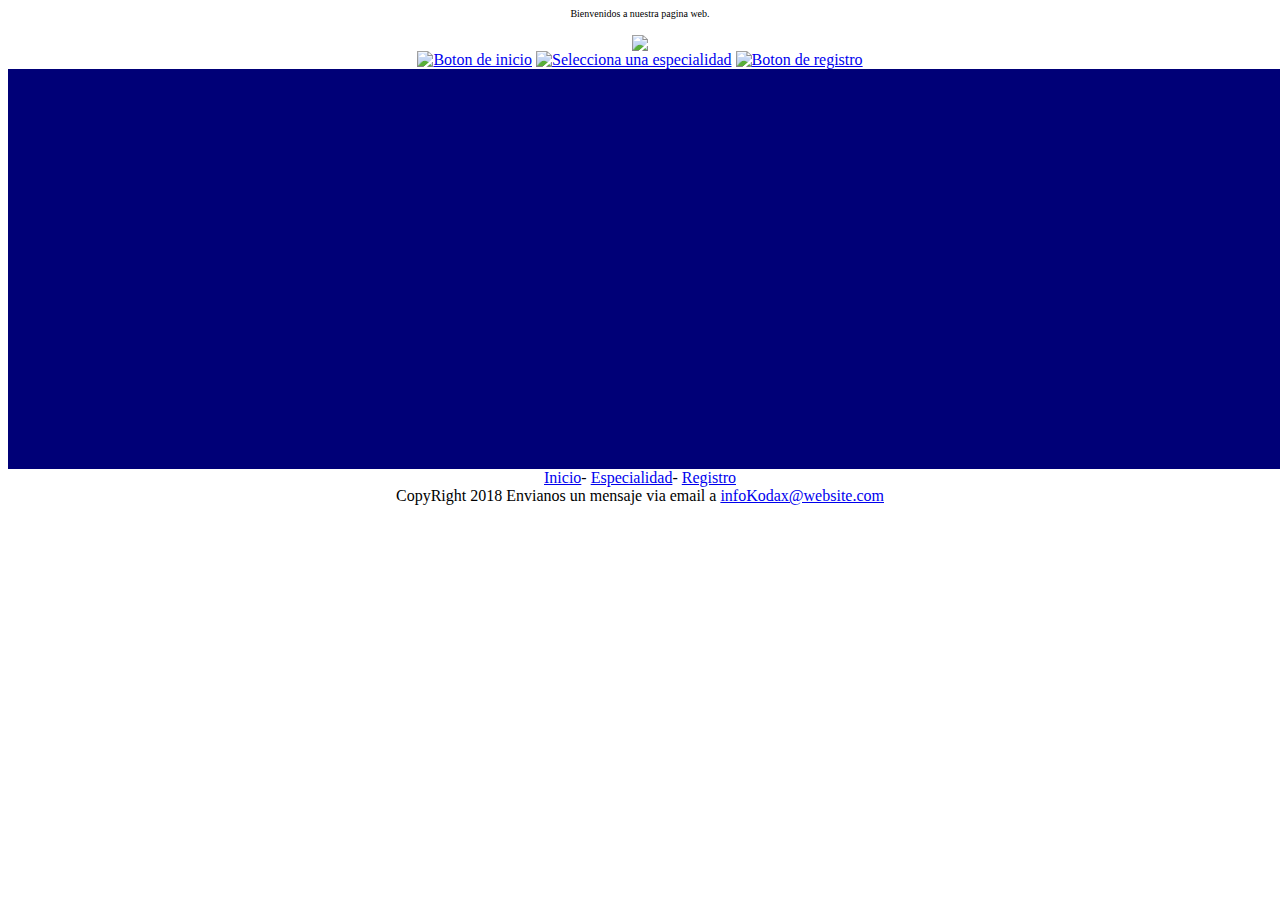
==== index.html @ ce080177 "aff" ====
<html>
<head>
<title> KODAX.Clinical
</title>
</head>


<body  background-color= "#d6d7c6"  text = "#000000">

<center><p>
<font 
color = "black" 
face ="goudy stout" 
size="1">Bienvenidos a nuestra pagina web.
</font></p>
</center>
<center>
<img  size = "35" src= "imagenkodaxweb/iconlogo.png">
</center>
<center>

<a href = "inicio1.html">
<img src = "imagenkodaxweb/inicio.png" alt="Boton de inicio"></a>
<a href = "especialidad.html">
<img src = "imagenkodaxweb/especialidad.png" alt="Selecciona una especialidad"></a>
<a href = "registro.html">
<img src = "imagenkodaxweb/registro.png" alt="Boton de registro"></a>
</center>




<div  style = "width: 15000px ; height: 400px ; background: #007;" > </div>
<center>
<a href = "inicio1.html">Inicio</a>-
<a href = "especialidad.html">Especialidad</a>-
<a href = "registro.html">Registro</a>

<br>CopyRight 2018 Envianos un mensaje via email a 
<a href = "infoKodax@website.html">infoKodax@website.com</a>


</center>
</html>
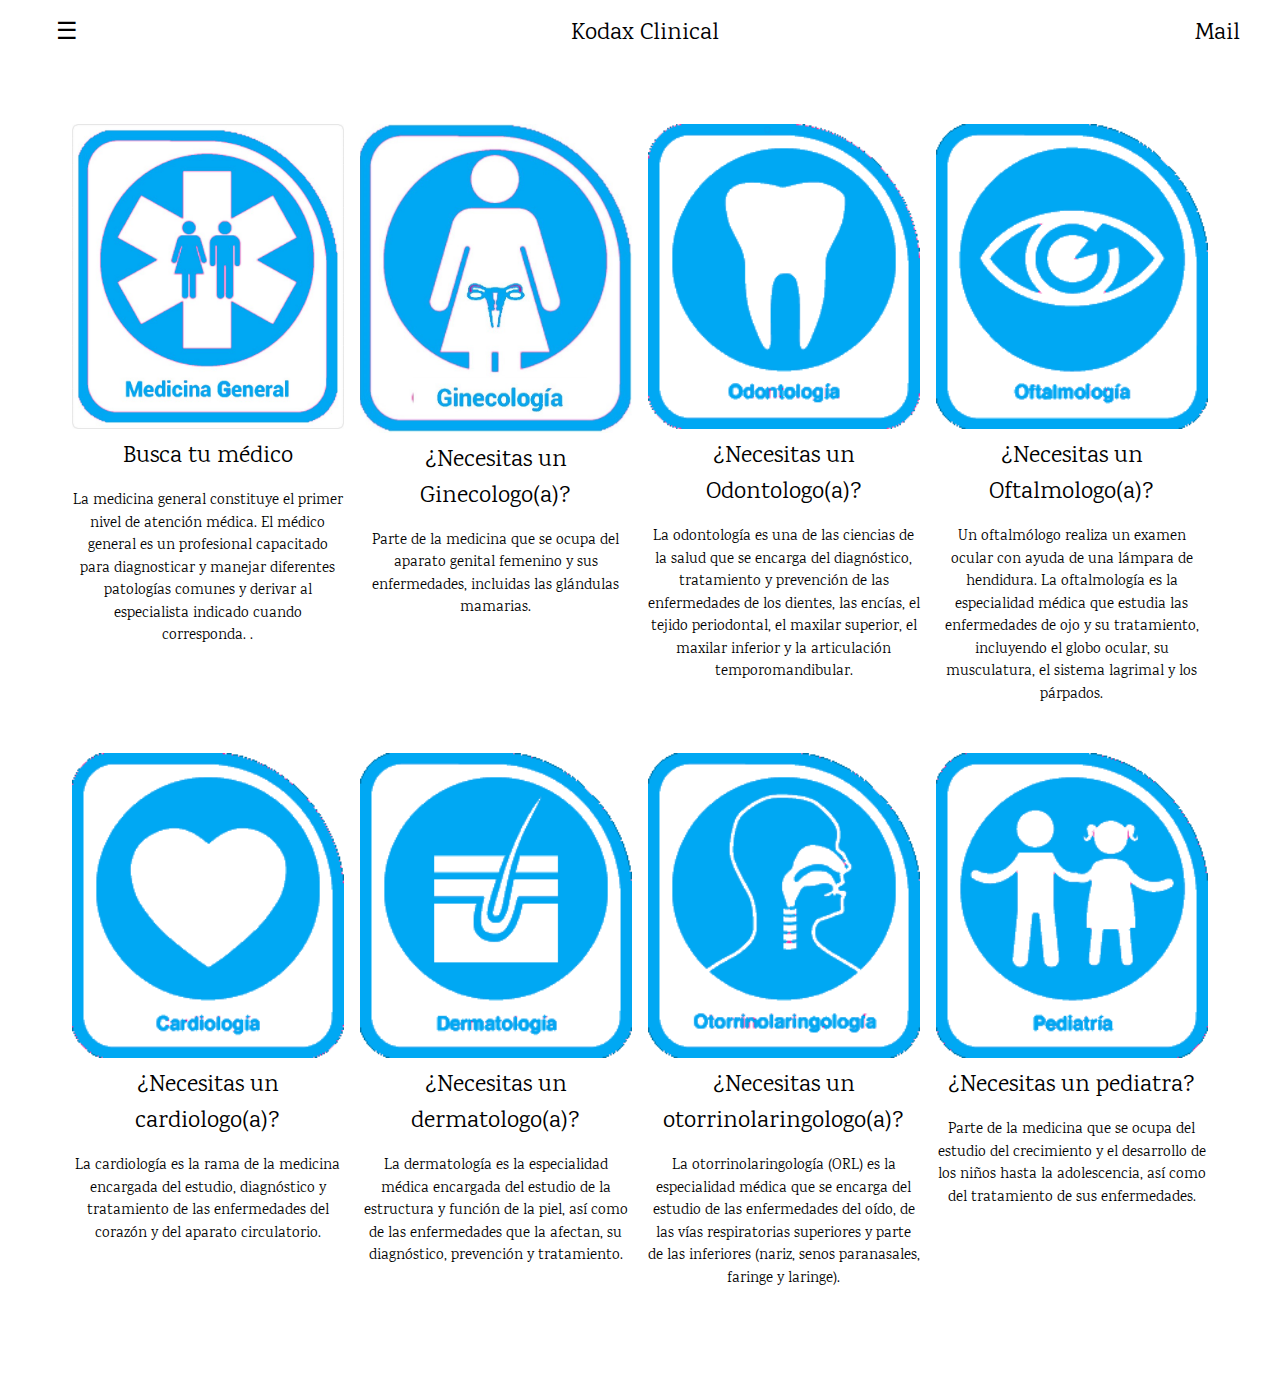
==== commit 87a4857d: "especialidades" ====
--- a/index.html
+++ b/index.html
@@ -1,44 +1,122 @@
+
+<!DOCTYPE html>
 <html>
-<head>
-<title> KODAX.Clinical
-</title>
-</head>
+<title>W3.CSS Template</title>
+<meta charset="UTF-8">
+<meta name="viewport" content="width=device-width, initial-scale=1">
+<link rel="stylesheet" href="https://www.w3schools.com/w3css/4/w3.css">
+<link rel="stylesheet" href="https://fonts.googleapis.com/css?family=Karma">
+<style>
+    body,h1,h2,h3,h4,h5,h6 {font-family: "Karma", sans-serif}
+    .w3-bar-block .w3-bar-item {padding:20px}
+</style>
+<body>
 
-
-<body  background-color= "#d6d7c6"  text = "#000000">
-
-<center><p>
-<font 
-color = "black" 
-face ="goudy stout" 
-size="1">Bienvenidos a nuestra pagina web.
-</font></p>
-</center>
-<center>
-<img  size = "35" src= "imagenkodaxweb/iconlogo.png">
-</center>
-<center>
-
-<a href = "inicio1.html">
-<img src = "imagenkodaxweb/inicio.png" alt="Boton de inicio"></a>
-<a href = "especialidad.html">
-<img src = "imagenkodaxweb/especialidad.png" alt="Selecciona una especialidad"></a>
-<a href = "registro.html">
-<img src = "imagenkodaxweb/registro.png" alt="Boton de registro"></a>
-</center>
+<!-- Sidebar (hidden by default) -->
+<nav class="w3-sidebar w3-bar-block w3-card w3-top w3-xlarge w3-animate-left" style="display:none;z-index:2;width:40%;min-width:300px" id="mySidebar">
+    <a href="javascript:void(0)" onclick="w3_close()"
+       class="w3-bar-item w3-button">Close Menu</a>
+    <a href="#food" onclick="w3_close()" class="w3-bar-item w3-button">Food</a>
 
 
 
 
-<div  style = "width: 15000px ; height: 400px ; background: #007;" > </div>
-<center>
-<a href = "inicio1.html">Inicio</a>-
-<a href = "especialidad.html">Especialidad</a>-
-<a href = "registro.html">Registro</a>
 
-<br>CopyRight 2018 Envianos un mensaje via email a 
-<a href = "infoKodax@website.html">infoKodax@website.com</a>
+</nav>
+
+<!-- Top menu -->
+<div class="w3-top">
+    <div class="w3-white w3-xlarge" style="max-width:1200px;margin:auto">
+        <div class="w3-button w3-padding-16 w3-left" onclick="w3_open()">☰</div>
+        <div class="w3-right w3-padding-16">Mail</div>
+        <div class="w3-center w3-padding-16">Kodax Clinical</div>
+    </div>
+</div>
+
+<!-- !PAGE CONTENT! -->
+<div class="w3-main w3-content w3-padding" style="max-width:1200px;margin-top:100px">
+
+    <!-- First Photo Grid-->
+    <div class="w3-row-padding w3-padding-16 w3-center" id="food">
+        <div class="w3-quarter">
+            <img src="imagenkodaxweb/general.jpg" alt="general" style="width:100%">
+            <h3>Busca tu médico</h3>
+            <p>La medicina general constituye el primer nivel de atención médica. El médico general es un profesional
+                capacitado para diagnosticar y manejar diferentes patologías comunes y derivar al especialista indicado cuando corresponda.  .</p>
+        </div>
+        <div class="w3-quarter">
+            <img src="imagenkodaxweb/ginec.jpg" alt="ginec" style="width:100%">
+            <h3>¿Necesitas un Ginecologo(a)?</h3>
+            <p>Parte de la medicina que se ocupa del aparato genital femenino y sus enfermedades, incluidas las glándulas mamarias.</p>
+        </div>
+        <div class="w3-quarter">
+            <img src="imagenkodaxweb/odon.png" alt="odon" style="width:100%">
+            <h3>¿Necesitas un Odontologo(a)?</h3>
+            <p>La odontología es una de las ciencias de la salud que se encarga del diagnóstico, tratamiento y prevención de las
+                enfermedades  de los dientes, las encías, el tejido periodontal,
+                el maxilar superior, el maxilar inferior y la articulación temporomandibular.</p>
+        </div>
+        <div class="w3-quarter">
+            <img src="imagenkodaxweb/oftal.png" alt="oftal" style="width:100%">
+            <h3>¿Necesitas un Oftalmologo(a)?</h3>
+            <p>Un oftalmólogo realiza un examen ocular con ayuda de una lámpara de hendidura.
+                La oftalmología​ es la especialidad médica que
+                estudia las enfermedades de ojo y su tratamiento, incluyendo el globo ocular, su musculatura, el sistema lagrimal
+                y los párpados.</p>
+        </div>
+    </div>
+
+    <!-- Second Photo Grid-->
+    <div class="w3-row-padding w3-padding-16 w3-center">
+        <div class="w3-quarter">
+            <img src="imagenkodaxweb/iconocardi.png" alt="cardiología" style="width:100%">
+            <h3>¿Necesitas un cardiologo(a)?</h3>
+            <p>La cardiología es la rama
+                de la medicina encargada del estudio, diagnóstico y tratamiento de las enfermedades del corazón
+                y del aparato circulatorio.</p>
+        </div>
+        <div class="w3-quarter">
+            <img src="imagenkodaxweb/iconoderma.png" alt="Salmon" style="width:100%">
+            <h3>¿Necesitas un dermatologo(a)?</h3>
+            <p>La dermatología es la especialidad médica encargada del estudio de la estructura y función
+                de la piel, así como de las enfermedades que la afectan, su diagnóstico, prevención y tratamiento.</p>
+        </div>
+        <div class="w3-quarter">
+            <img src="imagenkodaxweb/iconooto.png" alt="Sandwich" style="width:100%">
+            <h3>¿Necesitas un otorrinolaringologo(a)?</h3>
+            <p>La otorrinolaringología (ORL) es la especialidad médica que se encarga del estudio de las enfermedades del oído,
+                de las vías respiratorias superiores y parte de las inferiores (nariz, senos paranasales, faringe y laringe).</p>
+        </div>
+        <div class="w3-quarter">
+            <img src="imagenkodaxweb/iconopedia.png" alt="Croissant" style="width:100%">
+            <h3>¿Necesitas un pediatra?</h3>
+            <p>Parte de la medicina que se ocupa del estudio del crecimiento y el desarrollo de los
+                niños hasta la adolescencia, así como del tratamiento de sus enfermedades.</p>
+        </div>
+    </div>
 
 
-</center>
-</html>+
+    <!-- Footer -->
+    <footer class="w3-row-padding w3-padding-32">
+
+
+    </footer>
+
+    <!-- End page content -->
+</div>
+
+<script>
+    // Script to open and close sidebar
+    function w3_open() {
+        document.getElementById("mySidebar").style.display = "block";
+    }
+
+    function w3_close() {
+        document.getElementById("mySidebar").style.display = "none";
+    }
+</script>
+
+
+</body>
+</html>
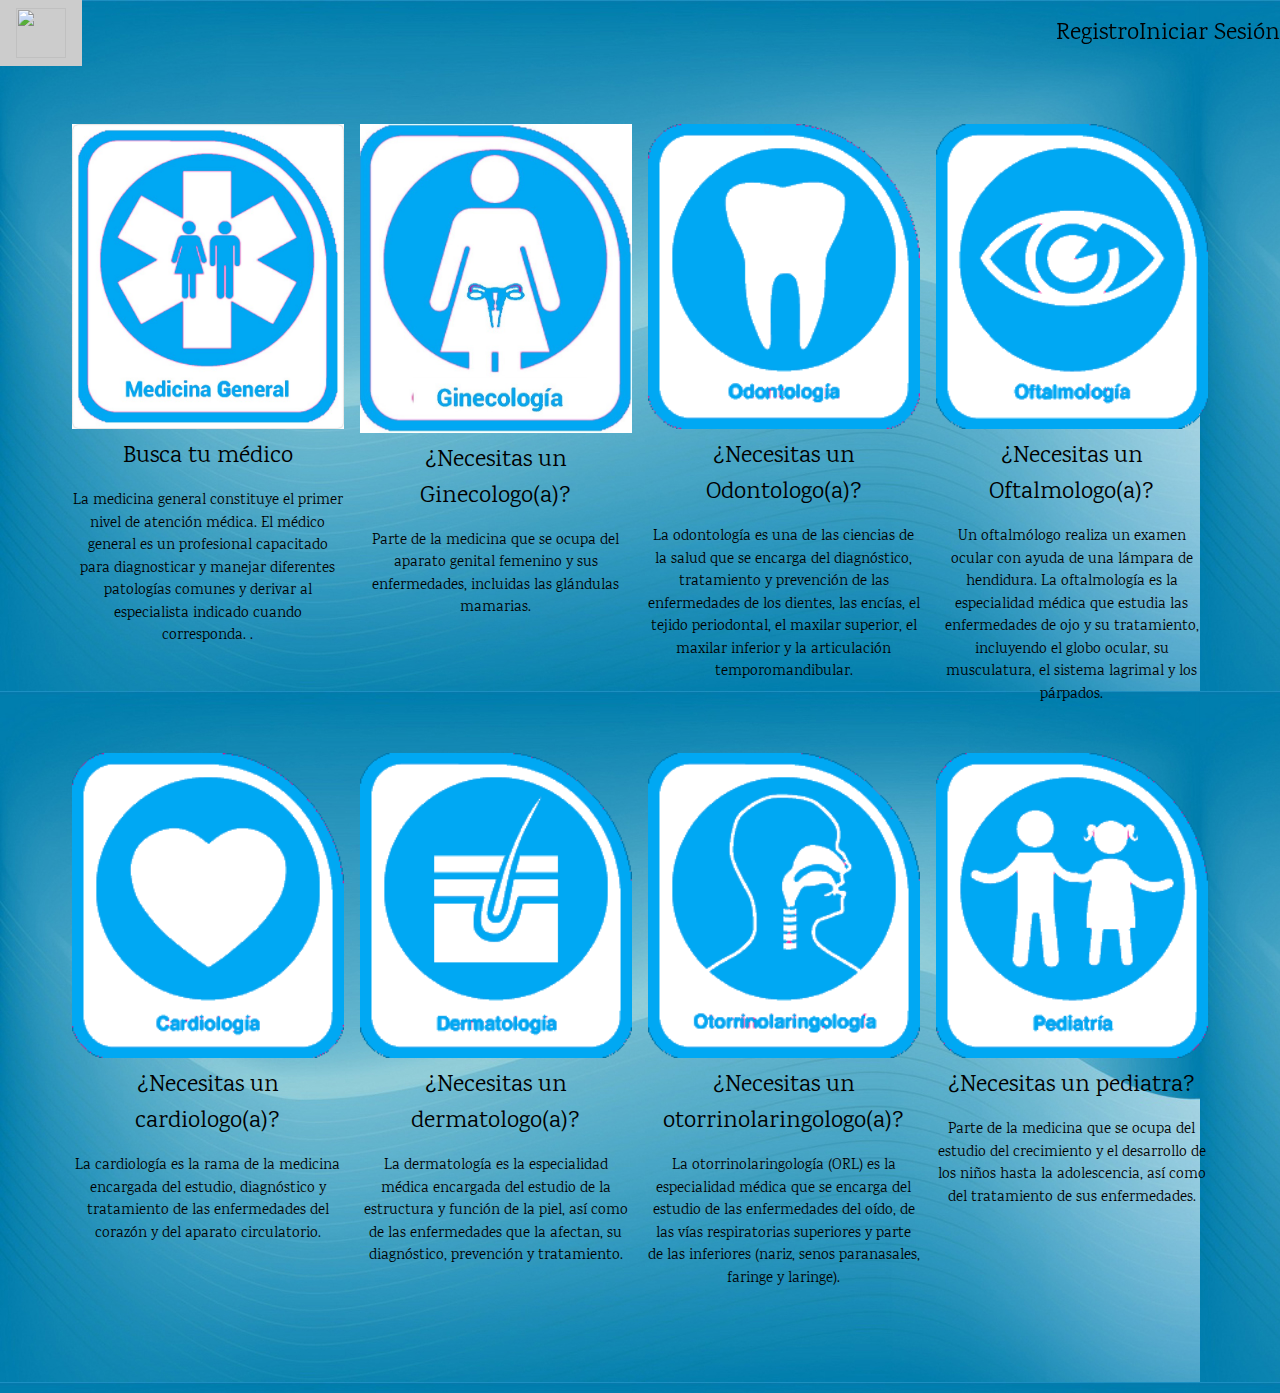
==== commit eae850f8: "Cambios en la barra" ====
--- a/index.html
+++ b/index.html
@@ -1,7 +1,10 @@
 
 <!DOCTYPE html>
 <html>
-<title>W3.CSS Template</title>
+<title>Kodax Clinical</title>
+<body background="imagenkodaxweb/fondo2.jpg"></body>
+
+
 <meta charset="UTF-8">
 <meta name="viewport" content="width=device-width, initial-scale=1">
 <link rel="stylesheet" href="https://www.w3schools.com/w3css/4/w3.css">
@@ -12,26 +15,19 @@
 </style>
 <body>
 
-<!-- Sidebar (hidden by default) -->
-<nav class="w3-sidebar w3-bar-block w3-card w3-top w3-xlarge w3-animate-left" style="display:none;z-index:2;width:40%;min-width:300px" id="mySidebar">
-    <a href="javascript:void(0)" onclick="w3_close()"
-       class="w3-bar-item w3-button">Close Menu</a>
-    <a href="#food" onclick="w3_close()" class="w3-bar-item w3-button">Food</a>
-
-
-
-
 
 </nav>
 
 <!-- Top menu -->
 <div class="w3-top">
-    <div class="w3-white w3-xlarge" style="max-width:1200px;margin:auto">
-        <div class="w3-button w3-padding-16 w3-left" onclick="w3_open()">☰</div>
-        <div class="w3-right w3-padding-16">Mail</div>
-        <div class="w3-center w3-padding-16">Kodax Clinical</div>
+    <div class="w3-white w3-xlarge" style="max-width:1300px;margin:auto">
+        <div class="w3-button w3-padding-10 w3-left" onclick="w3_open()"><img src="imagenkodaxweb/iconlogo.png" width="50" height="50"></div>
+        <div class="w3-right w3-padding-16">Iniciar Sesión</div>
+        <div class="w3-right w3-padding-16">Registro</div>
     </div>
 </div>
+
+
 
 <!-- !PAGE CONTENT! -->
 <div class="w3-main w3-content w3-padding" style="max-width:1200px;margin-top:100px">
@@ -45,19 +41,19 @@
                 capacitado para diagnosticar y manejar diferentes patologías comunes y derivar al especialista indicado cuando corresponda.  .</p>
         </div>
         <div class="w3-quarter">
-            <img src="imagenkodaxweb/ginec.jpg" alt="ginec" style="width:100%">
+            <img src="imagenkodaxweb/ginec.jpg" alt="ginecologia" style="width:100%">
             <h3>¿Necesitas un Ginecologo(a)?</h3>
             <p>Parte de la medicina que se ocupa del aparato genital femenino y sus enfermedades, incluidas las glándulas mamarias.</p>
         </div>
         <div class="w3-quarter">
-            <img src="imagenkodaxweb/odon.png" alt="odon" style="width:100%">
+            <img src="imagenkodaxweb/odon.png" alt="odontologia" style="width:100%">
             <h3>¿Necesitas un Odontologo(a)?</h3>
             <p>La odontología es una de las ciencias de la salud que se encarga del diagnóstico, tratamiento y prevención de las
                 enfermedades  de los dientes, las encías, el tejido periodontal,
                 el maxilar superior, el maxilar inferior y la articulación temporomandibular.</p>
         </div>
         <div class="w3-quarter">
-            <img src="imagenkodaxweb/oftal.png" alt="oftal" style="width:100%">
+            <img src="imagenkodaxweb/oftal.png" alt="oftalmologia" style="width:100%">
             <h3>¿Necesitas un Oftalmologo(a)?</h3>
             <p>Un oftalmólogo realiza un examen ocular con ayuda de una lámpara de hendidura.
                 La oftalmología​ es la especialidad médica que
@@ -76,19 +72,19 @@
                 y del aparato circulatorio.</p>
         </div>
         <div class="w3-quarter">
-            <img src="imagenkodaxweb/iconoderma.png" alt="Salmon" style="width:100%">
+            <img src="imagenkodaxweb/iconoderma.png" alt="dermatología" style="width:100%">
             <h3>¿Necesitas un dermatologo(a)?</h3>
             <p>La dermatología es la especialidad médica encargada del estudio de la estructura y función
                 de la piel, así como de las enfermedades que la afectan, su diagnóstico, prevención y tratamiento.</p>
         </div>
         <div class="w3-quarter">
-            <img src="imagenkodaxweb/iconooto.png" alt="Sandwich" style="width:100%">
+            <img src="imagenkodaxweb/iconooto.png" alt="otorrinolaringología" style="width:100%">
             <h3>¿Necesitas un otorrinolaringologo(a)?</h3>
             <p>La otorrinolaringología (ORL) es la especialidad médica que se encarga del estudio de las enfermedades del oído,
                 de las vías respiratorias superiores y parte de las inferiores (nariz, senos paranasales, faringe y laringe).</p>
         </div>
         <div class="w3-quarter">
-            <img src="imagenkodaxweb/iconopedia.png" alt="Croissant" style="width:100%">
+            <img src="imagenkodaxweb/iconopedia.png" alt="pediatría" style="width:100%">
             <h3>¿Necesitas un pediatra?</h3>
             <p>Parte de la medicina que se ocupa del estudio del crecimiento y el desarrollo de los
                 niños hasta la adolescencia, así como del tratamiento de sus enfermedades.</p>
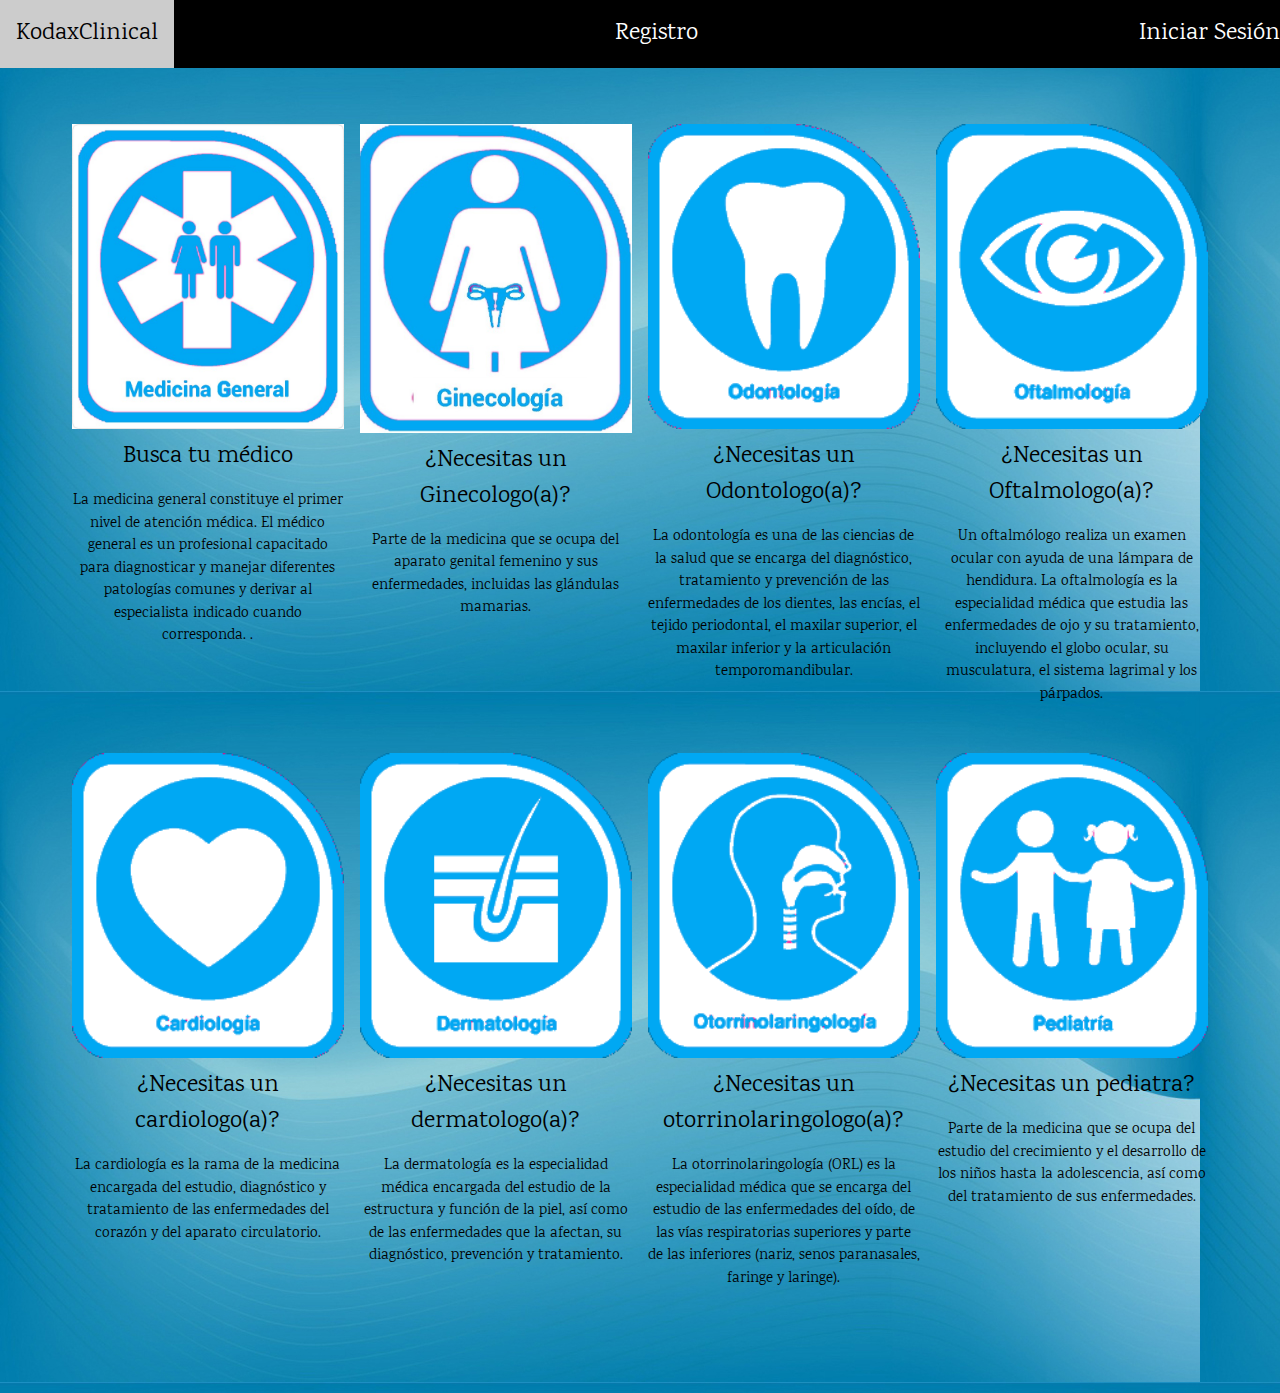
==== commit 30b97762: "Cambios en la barra." ====
--- a/index.html
+++ b/index.html
@@ -19,11 +19,12 @@
 </nav>
 
 <!-- Top menu -->
+
 <div class="w3-top">
-    <div class="w3-white w3-xlarge" style="max-width:1300px;margin:auto">
-        <div class="w3-button w3-padding-10 w3-left" onclick="w3_open()"><img src="imagenkodaxweb/iconlogo.png" width="50" height="50"></div>
+    <div class="w3-black w3-xlarge" style="max-width:1300px;margin:auto">
+        <div class="w3-button w3-padding-16 w3-left" onclick="w3_open()">KodaxClinical</div>
         <div class="w3-right w3-padding-16">Iniciar Sesión</div>
-        <div class="w3-right w3-padding-16">Registro</div>
+        <div class="w3-center w3-padding-16">Registro</div>
     </div>
 </div>
 
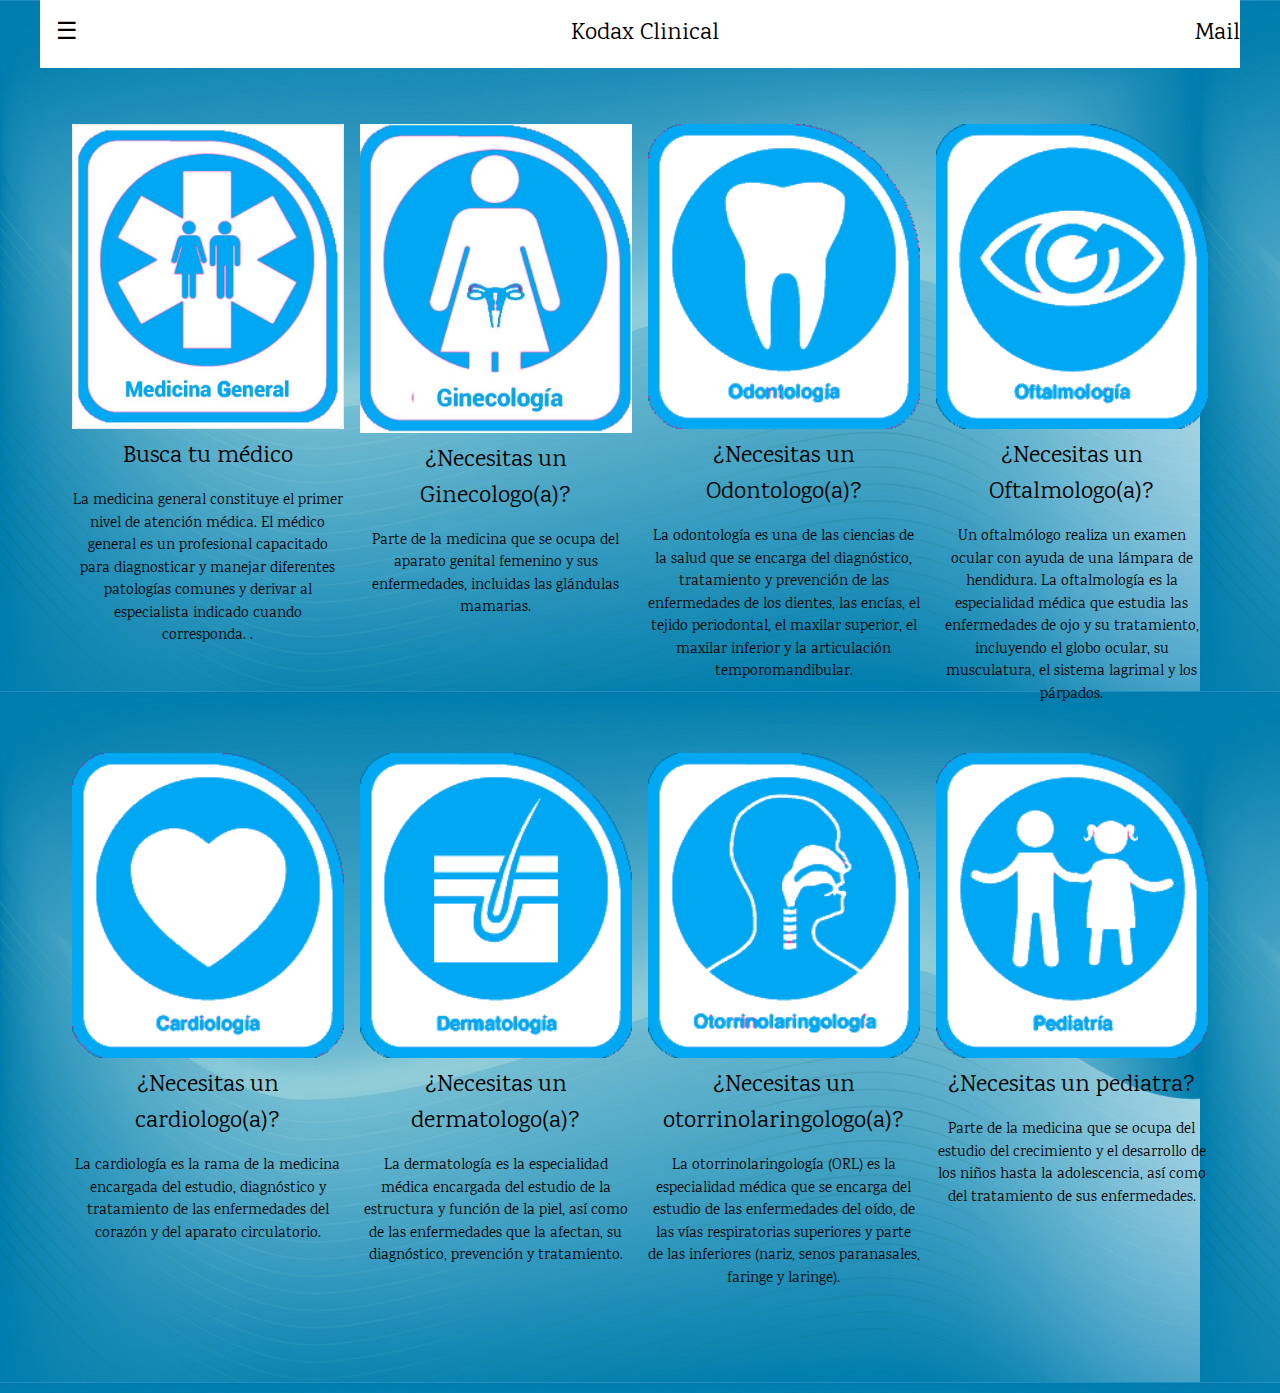
==== commit eaa0070b: "Merge remote-tracking branch 'origin/master'" ====
--- a/index.html
+++ b/index.html
@@ -15,20 +15,26 @@
 </style>
 <body>
 
+<!-- Sidebar (hidden by default) -->
+<nav class="w3-sidebar w3-bar-block w3-card w3-top w3-xlarge w3-animate-left" style="display:none;z-index:2;width:40%;min-width:300px" id="mySidebar">
+    <a href="javascript:void(0)" onclick="w3_close()"
+       class="w3-bar-item w3-button">Close Menu</a>
+    <a href="#food" onclick="w3_close()" class="w3-bar-item w3-button">Food</a>
+
+
+
+
 
 </nav>
 
 <!-- Top menu -->
-
 <div class="w3-top">
-    <div class="w3-black w3-xlarge" style="max-width:1300px;margin:auto">
-        <div class="w3-button w3-padding-16 w3-left" onclick="w3_open()">KodaxClinical</div>
-        <div class="w3-right w3-padding-16">Iniciar Sesión</div>
-        <div class="w3-center w3-padding-16">Registro</div>
+    <div class="w3-white w3-xlarge" style="max-width:1200px;margin:auto">
+        <div class="w3-button w3-padding-16 w3-left" onclick="w3_open()">☰</div>
+        <div class="w3-right w3-padding-16">Mail</div>
+        <div class="w3-center w3-padding-16">Kodax Clinical</div>
     </div>
 </div>
-
-
 
 <!-- !PAGE CONTENT! -->
 <div class="w3-main w3-content w3-padding" style="max-width:1200px;margin-top:100px">
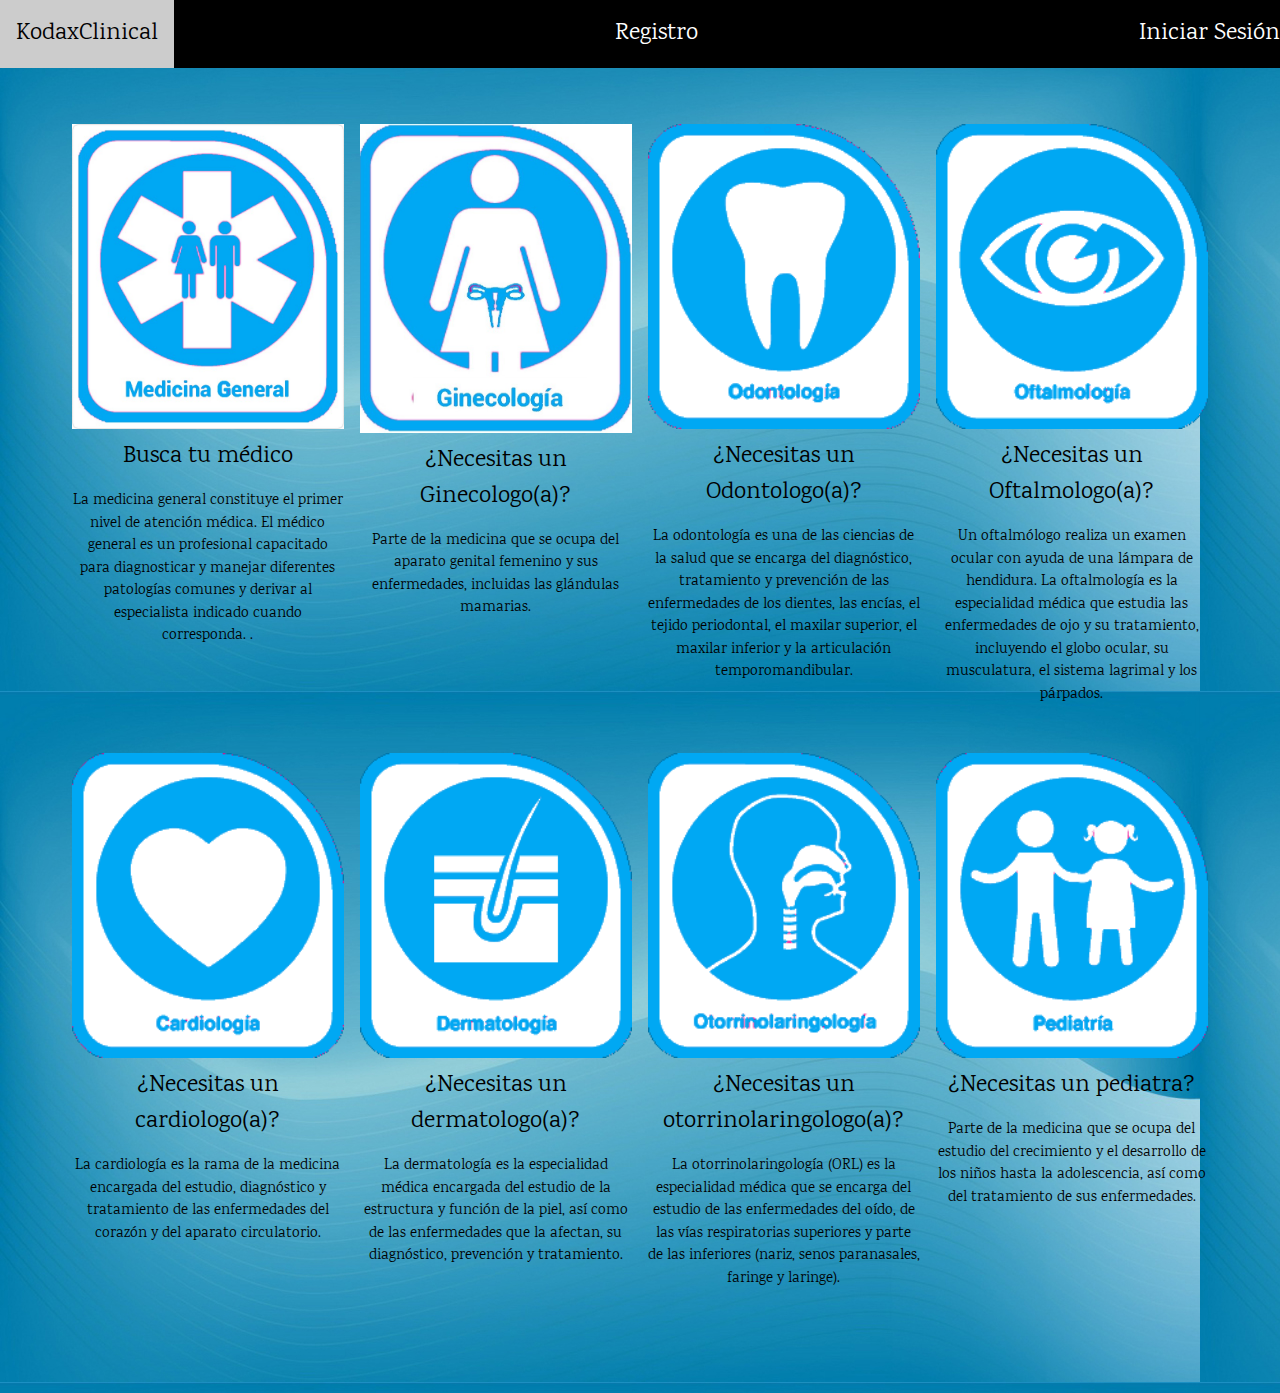
==== commit b8bbea9c: "Merge remote-tracking branch 'origin/master'" ====
--- a/index.html
+++ b/index.html
@@ -13,28 +13,23 @@
     body,h1,h2,h3,h4,h5,h6 {font-family: "Karma", sans-serif}
     .w3-bar-block .w3-bar-item {padding:20px}
 </style>
+
 <body>
-
-<!-- Sidebar (hidden by default) -->
-<nav class="w3-sidebar w3-bar-block w3-card w3-top w3-xlarge w3-animate-left" style="display:none;z-index:2;width:40%;min-width:300px" id="mySidebar">
-    <a href="javascript:void(0)" onclick="w3_close()"
-       class="w3-bar-item w3-button">Close Menu</a>
-    <a href="#food" onclick="w3_close()" class="w3-bar-item w3-button">Food</a>
-
-
-
 
 
 </nav>
 
 <!-- Top menu -->
+
 <div class="w3-top">
-    <div class="w3-white w3-xlarge" style="max-width:1200px;margin:auto">
-        <div class="w3-button w3-padding-16 w3-left" onclick="w3_open()">☰</div>
-        <div class="w3-right w3-padding-16">Mail</div>
-        <div class="w3-center w3-padding-16">Kodax Clinical</div>
+    <div class="w3-black w3-xlarge" style="max-width:1300px;margin:auto">
+        <div class="w3-button w3-padding-16 w3-left" onclick="w3_open()">KodaxClinical</div>
+        <div class="w3-right w3-padding-16">Iniciar Sesión</div>
+        <div class="w3-center w3-padding-16">Registro</div>
     </div>
 </div>
+
+
 
 <!-- !PAGE CONTENT! -->
 <div class="w3-main w3-content w3-padding" style="max-width:1200px;margin-top:100px">
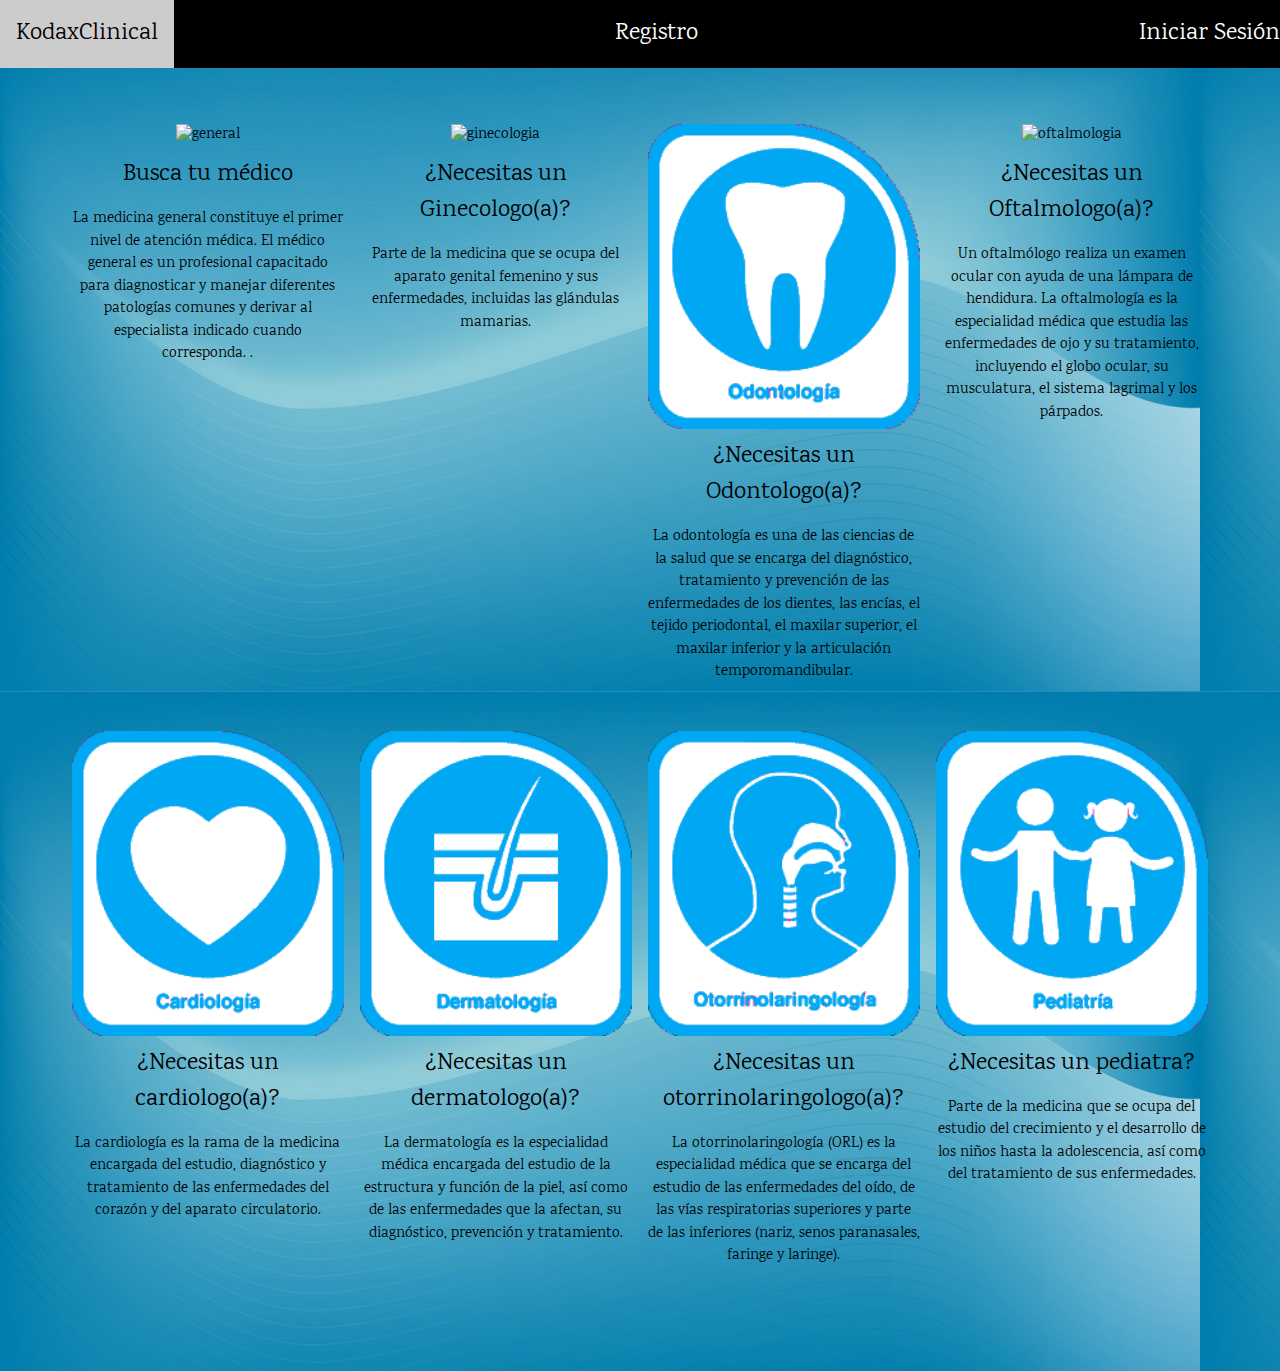
==== commit 4a79e8c9: "Creacion de el formulario de iniciar sesion." ====
--- a/index.html
+++ b/index.html
@@ -1,7 +1,7 @@
 
 <!DOCTYPE html>
 <html>
-<title>Kodax Clinical</title>
+<title>Principal |KODAX.Clinical|</title>
 <body background="imagenkodaxweb/fondo2.jpg"></body>
 
 
@@ -37,13 +37,13 @@
     <!-- First Photo Grid-->
     <div class="w3-row-padding w3-padding-16 w3-center" id="food">
         <div class="w3-quarter">
-            <img src="imagenkodaxweb/general.jpg" alt="general" style="width:100%">
+            <img src="imagenkodaxweb/ge.png" alt="general" style="width:100%">
             <h3>Busca tu médico</h3>
             <p>La medicina general constituye el primer nivel de atención médica. El médico general es un profesional
                 capacitado para diagnosticar y manejar diferentes patologías comunes y derivar al especialista indicado cuando corresponda.  .</p>
         </div>
         <div class="w3-quarter">
-            <img src="imagenkodaxweb/ginec.jpg" alt="ginecologia" style="width:100%">
+            <img src="imagenkodaxweb/oftal.png" alt="ginecologia" style="width:100%">
             <h3>¿Necesitas un Ginecologo(a)?</h3>
             <p>Parte de la medicina que se ocupa del aparato genital femenino y sus enfermedades, incluidas las glándulas mamarias.</p>
         </div>
